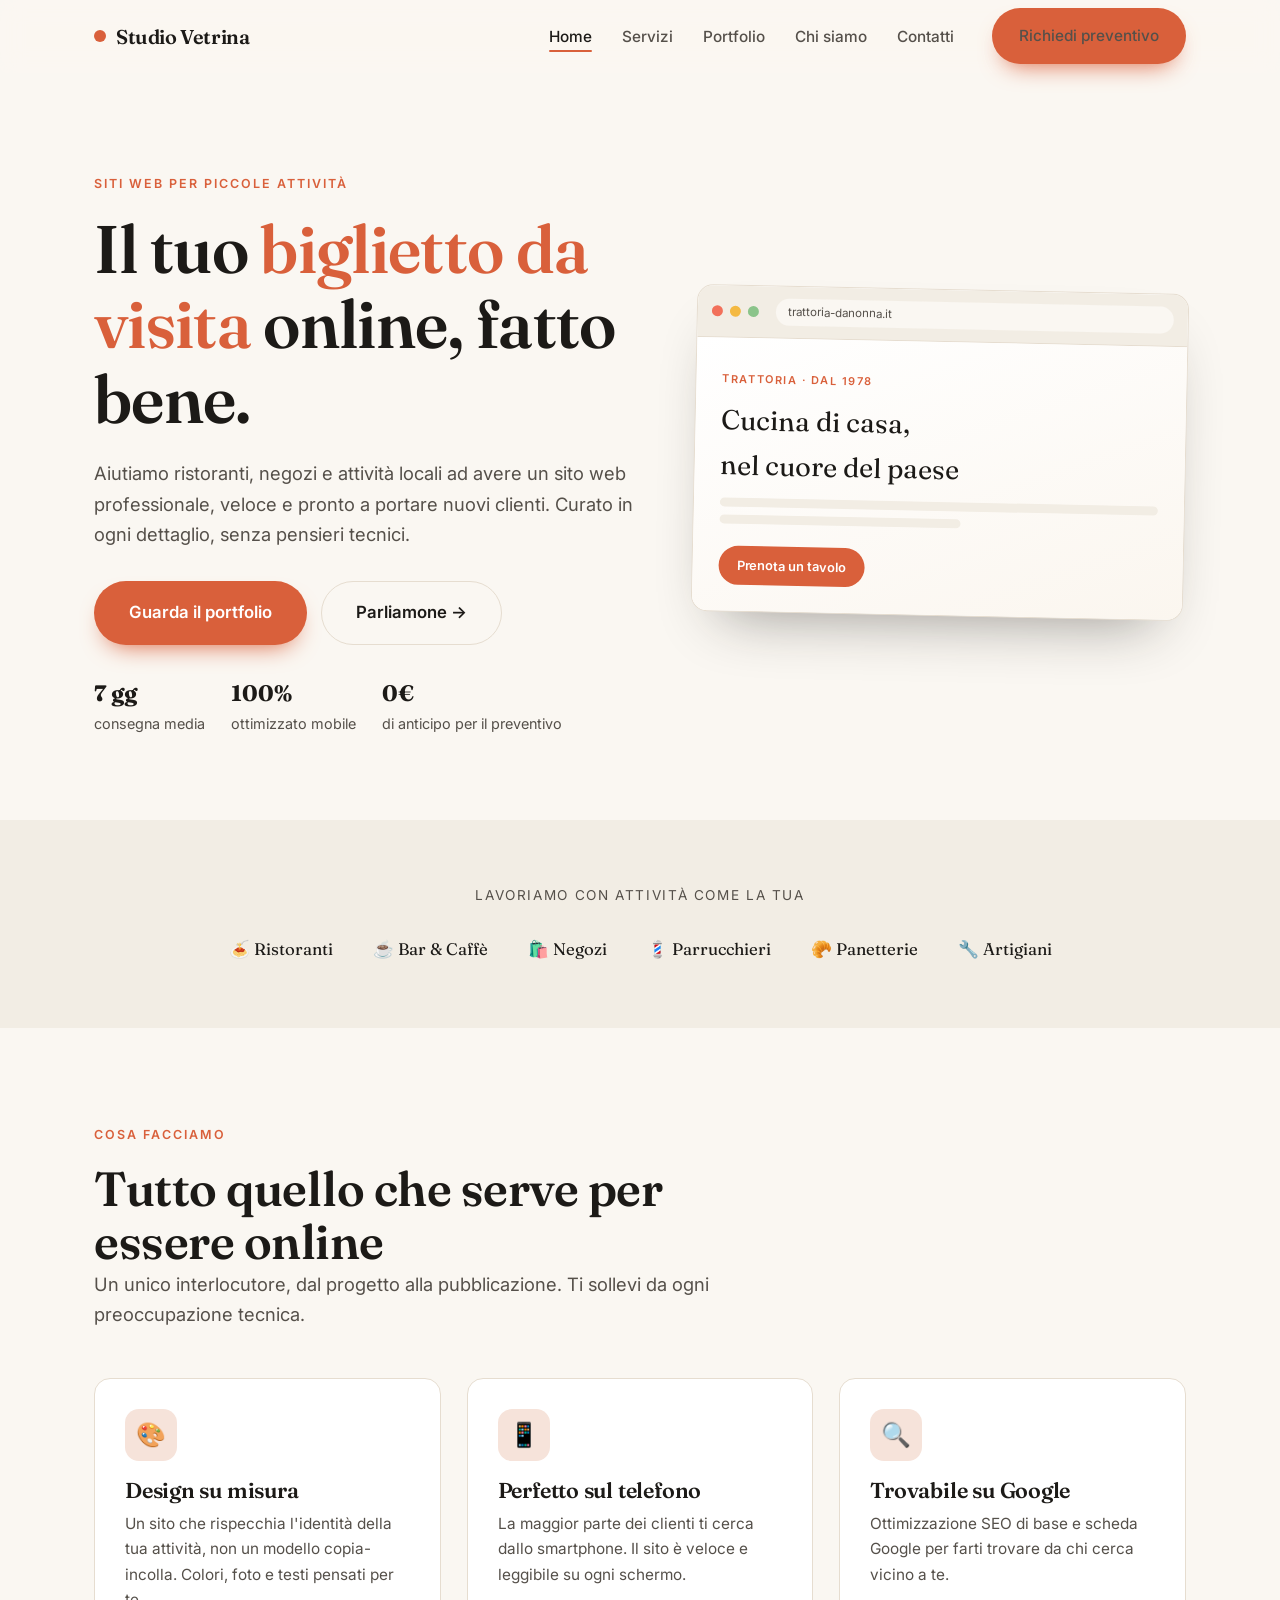
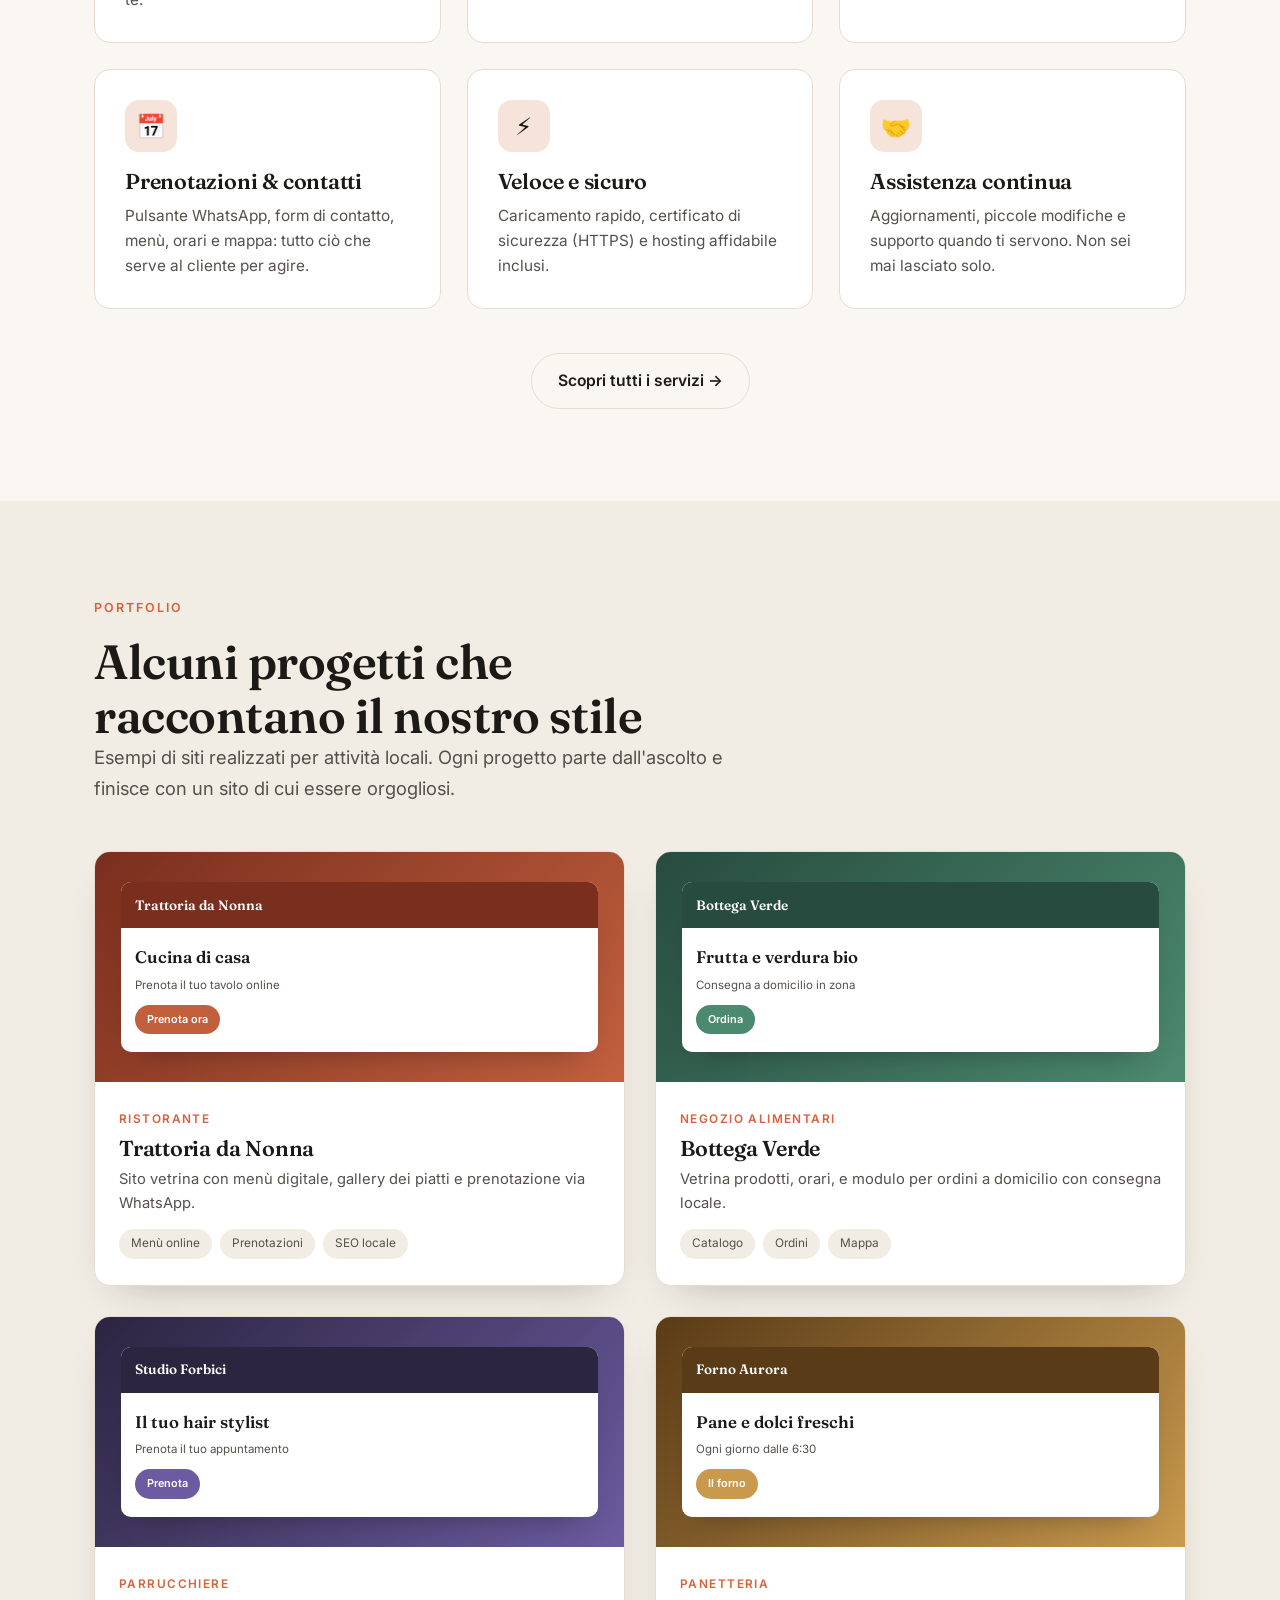
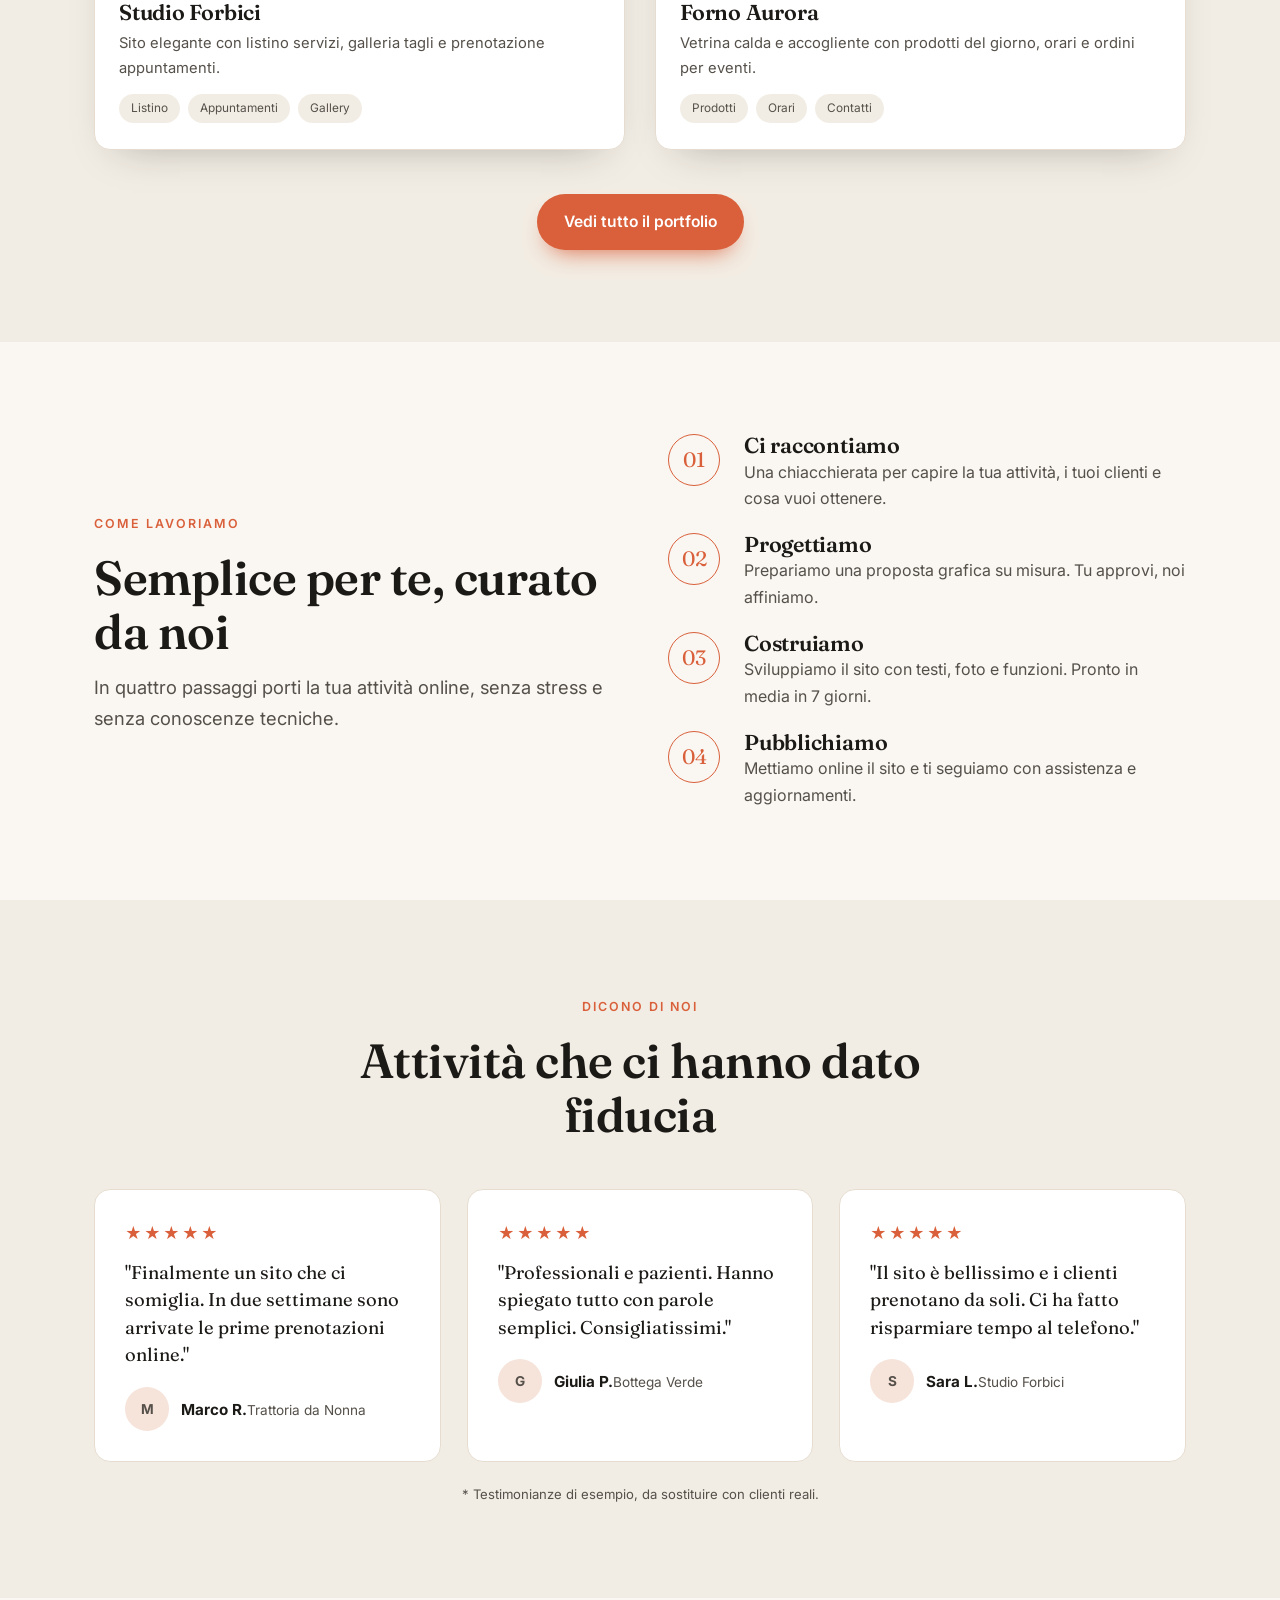
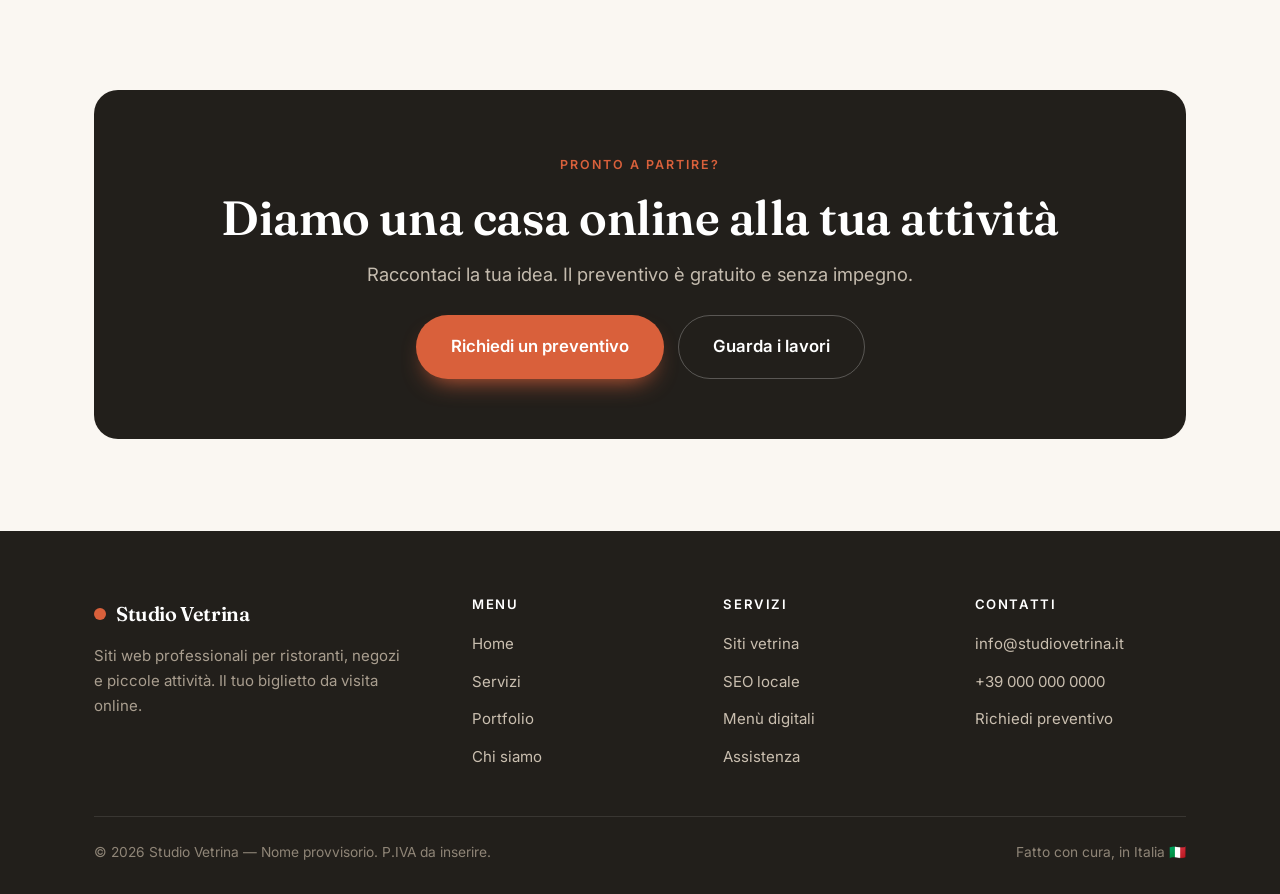
==== index.html @ a1d45039 "Primo commit" ====
<!DOCTYPE html>
<html lang="it">
<head>
<meta charset="UTF-8">
<meta name="viewport" content="width=device-width, initial-scale=1.0">
<title>Studio Vetrina — Siti web per ristoranti e piccole attività</title>
<meta name="description" content="Realizziamo siti web professionali per ristoranti, negozi e piccole attività. Il tuo biglietto da visita online, curato in ogni dettaglio.">
<link rel="preconnect" href="https://fonts.googleapis.com">
<link rel="preconnect" href="https://fonts.gstatic.com" crossorigin>
<link href="https://fonts.googleapis.com/css2?family=Fraunces:opsz,wght@9..144,500;9..144,600&family=Inter:wght@400;500;600&display=swap" rel="stylesheet">
<link rel="stylesheet" href="css/style.css">
</head>
<body>

<!-- HEADER -->
<header class="site-header">
  <div class="container">
    <nav class="nav">
      <a class="brand" href="index.html"><span class="dot"></span> Studio Vetrina</a>
      <ul class="nav-links">
        <li><a href="index.html" class="active">Home</a></li>
        <li><a href="servizi.html">Servizi</a></li>
        <li><a href="portfolio.html">Portfolio</a></li>
        <li><a href="chi-siamo.html">Chi siamo</a></li>
        <li><a href="contatti.html">Contatti</a></li>
        <li class="nav-cta"><a class="btn btn-primary" href="contatti.html">Richiedi preventivo</a></li>
      </ul>
      <button class="nav-toggle" aria-label="Menu"><span></span><span></span><span></span></button>
    </nav>
  </div>
</header>

<!-- HERO -->
<section class="hero">
  <div class="container hero-grid">
    <div class="reveal">
      <span class="eyebrow">Siti web per piccole attività</span>
      <h1>Il tuo <span>biglietto da visita</span> online, fatto bene.</h1>
      <p class="lead">Aiutiamo ristoranti, negozi e attività locali ad avere un sito web professionale, veloce e pronto a portare nuovi clienti. Curato in ogni dettaglio, senza pensieri tecnici.</p>
      <div class="hero-cta">
        <a class="btn btn-primary btn-lg" href="portfolio.html">Guarda il portfolio</a>
        <a class="btn btn-ghost btn-lg" href="contatti.html">Parliamone →</a>
      </div>
      <div class="hero-trust">
        <div><b>7 gg</b> consegna media</div>
        <div><b>100%</b> ottimizzato mobile</div>
        <div><b>0€</b> di anticipo per il preventivo</div>
      </div>
    </div>
    <div class="reveal">
      <div class="mockup">
        <div class="mockup-bar"><i></i><i></i><i></i><span class="mockup-url">trattoria-danonna.it</span></div>
        <div class="mockup-body">
          <span class="mock-tag">Trattoria · dal 1978</span>
          <div class="mock-h">Cucina di casa,<br>nel cuore del paese</div>
          <div class="mock-line"></div>
          <div class="mock-line short"></div>
          <a class="mock-btn">Prenota un tavolo</a>
        </div>
      </div>
    </div>
  </div>
</section>

<!-- LOGHI / SETTORI -->
<section class="section-sm bg-alt">
  <div class="container center reveal">
    <p style="font-size:.85rem; letter-spacing:.12em; text-transform:uppercase; color:var(--ink-soft); margin-bottom:22px;">Lavoriamo con attività come la tua</p>
    <div class="hero-trust" style="justify-content:center; gap:40px; font-family:var(--serif); font-size:1.05rem; color:var(--ink);">
      <span>🍝 Ristoranti</span>
      <span>☕ Bar &amp; Caffè</span>
      <span>🛍️ Negozi</span>
      <span>💈 Parrucchieri</span>
      <span>🥐 Panetterie</span>
      <span>🔧 Artigiani</span>
    </div>
  </div>
</section>

<!-- SERVIZI -->
<section class="section">
  <div class="container">
    <div class="sec-head reveal">
      <span class="eyebrow">Cosa facciamo</span>
      <h2>Tutto quello che serve per essere online</h2>
      <p class="lead">Un unico interlocutore, dal progetto alla pubblicazione. Ti sollevi da ogni preoccupazione tecnica.</p>
    </div>
    <div class="grid grid-3">
      <div class="card reveal"><div class="ico">🎨</div><h3>Design su misura</h3><p>Un sito che rispecchia l'identità della tua attività, non un modello copia-incolla. Colori, foto e testi pensati per te.</p></div>
      <div class="card reveal"><div class="ico">📱</div><h3>Perfetto sul telefono</h3><p>La maggior parte dei clienti ti cerca dallo smartphone. Il sito è veloce e leggibile su ogni schermo.</p></div>
      <div class="card reveal"><div class="ico">🔍</div><h3>Trovabile su Google</h3><p>Ottimizzazione SEO di base e scheda Google per farti trovare da chi cerca vicino a te.</p></div>
      <div class="card reveal"><div class="ico">📅</div><h3>Prenotazioni &amp; contatti</h3><p>Pulsante WhatsApp, form di contatto, menù, orari e mappa: tutto ciò che serve al cliente per agire.</p></div>
      <div class="card reveal"><div class="ico">⚡</div><h3>Veloce e sicuro</h3><p>Caricamento rapido, certificato di sicurezza (HTTPS) e hosting affidabile inclusi.</p></div>
      <div class="card reveal"><div class="ico">🤝</div><h3>Assistenza continua</h3><p>Aggiornamenti, piccole modifiche e supporto quando ti servono. Non sei mai lasciato solo.</p></div>
    </div>
    <div class="center" style="margin-top:44px;">
      <a class="btn btn-ghost" href="servizi.html">Scopri tutti i servizi →</a>
    </div>
  </div>
</section>

<!-- PORTFOLIO PREVIEW -->
<section class="section bg-alt">
  <div class="container">
    <div class="sec-head reveal">
      <span class="eyebrow">Portfolio</span>
      <h2>Alcuni progetti che raccontano il nostro stile</h2>
      <p class="lead">Esempi di siti realizzati per attività locali. Ogni progetto parte dall'ascolto e finisce con un sito di cui essere orgogliosi.</p>
    </div>
    <div class="folio">
      <article class="folio-item reveal">
        <div class="folio-visual" style="background:linear-gradient(135deg,#7a2e1e,#c2603e);">
          <div class="fake-site"><div class="fake-top" style="background:#7a2e1e;">Trattoria da Nonna</div>
            <div class="fake-hero"><div class="t">Cucina di casa</div><div class="s">Prenota il tuo tavolo online</div><span class="b" style="background:#c2603e;">Prenota ora</span></div></div>
        </div>
        <div class="folio-body"><span class="cat">Ristorante</span><h3>Trattoria da Nonna</h3><p>Sito vetrina con menù digitale, gallery dei piatti e prenotazione via WhatsApp.</p>
          <div class="folio-tags"><span class="tag">Menù online</span><span class="tag">Prenotazioni</span><span class="tag">SEO locale</span></div></div>
      </article>
      <article class="folio-item reveal">
        <div class="folio-visual" style="background:linear-gradient(135deg,#274b3f,#4c8a6f);">
          <div class="fake-site"><div class="fake-top" style="background:#274b3f;">Bottega Verde</div>
            <div class="fake-hero"><div class="t">Frutta e verdura bio</div><div class="s">Consegna a domicilio in zona</div><span class="b" style="background:#4c8a6f;">Ordina</span></div></div>
        </div>
        <div class="folio-body"><span class="cat">Negozio alimentari</span><h3>Bottega Verde</h3><p>Vetrina prodotti, orari, e modulo per ordini a domicilio con consegna locale.</p>
          <div class="folio-tags"><span class="tag">Catalogo</span><span class="tag">Ordini</span><span class="tag">Mappa</span></div></div>
      </article>
      <article class="folio-item reveal">
        <div class="folio-visual" style="background:linear-gradient(135deg,#2b2540,#6c5ba0);">
          <div class="fake-site"><div class="fake-top" style="background:#2b2540;">Studio Forbici</div>
            <div class="fake-hero"><div class="t">Il tuo hair stylist</div><div class="s">Prenota il tuo appuntamento</div><span class="b" style="background:#6c5ba0;">Prenota</span></div></div>
        </div>
        <div class="folio-body"><span class="cat">Parrucchiere</span><h3>Studio Forbici</h3><p>Sito elegante con listino servizi, galleria tagli e prenotazione appuntamenti.</p>
          <div class="folio-tags"><span class="tag">Listino</span><span class="tag">Appuntamenti</span><span class="tag">Gallery</span></div></div>
      </article>
      <article class="folio-item reveal">
        <div class="folio-visual" style="background:linear-gradient(135deg,#5a3b17,#c99a4e);">
          <div class="fake-site"><div class="fake-top" style="background:#5a3b17;">Forno Aurora</div>
            <div class="fake-hero"><div class="t">Pane e dolci freschi</div><div class="s">Ogni giorno dalle 6:30</div><span class="b" style="background:#c99a4e;">Il forno</span></div></div>
        </div>
        <div class="folio-body"><span class="cat">Panetteria</span><h3>Forno Aurora</h3><p>Vetrina calda e accogliente con prodotti del giorno, orari e ordini per eventi.</p>
          <div class="folio-tags"><span class="tag">Prodotti</span><span class="tag">Orari</span><span class="tag">Contatti</span></div></div>
      </article>
    </div>
    <div class="center" style="margin-top:44px;">
      <a class="btn btn-primary" href="portfolio.html">Vedi tutto il portfolio</a>
    </div>
  </div>
</section>

<!-- PROCESSO -->
<section class="section">
  <div class="container">
    <div class="grid grid-2" style="gap:56px; align-items:center;">
      <div class="reveal">
        <span class="eyebrow">Come lavoriamo</span>
        <h2>Semplice per te, curato da noi</h2>
        <p class="lead" style="margin-top:14px;">In quattro passaggi porti la tua attività online, senza stress e senza conoscenze tecniche.</p>
      </div>
      <div class="steps reveal">
        <div class="step"><div class="n"></div><div><h3>Ci raccontiamo</h3><p>Una chiacchierata per capire la tua attività, i tuoi clienti e cosa vuoi ottenere.</p></div></div>
        <div class="step"><div class="n"></div><div><h3>Progettiamo</h3><p>Prepariamo una proposta grafica su misura. Tu approvi, noi affiniamo.</p></div></div>
        <div class="step"><div class="n"></div><div><h3>Costruiamo</h3><p>Sviluppiamo il sito con testi, foto e funzioni. Pronto in media in 7 giorni.</p></div></div>
        <div class="step"><div class="n"></div><div><h3>Pubblichiamo</h3><p>Mettiamo online il sito e ti seguiamo con assistenza e aggiornamenti.</p></div></div>
      </div>
    </div>
  </div>
</section>

<!-- TESTIMONIAL -->
<section class="section bg-alt">
  <div class="container">
    <div class="sec-head center reveal"><span class="eyebrow">Dicono di noi</span><h2>Attività che ci hanno dato fiducia</h2></div>
    <div class="grid grid-3">
      <div class="quote reveal"><div class="stars">★★★★★</div><p>"Finalmente un sito che ci somiglia. In due settimane sono arrivate le prime prenotazioni online."</p><div class="who"><span class="av">M</span><div><b>Marco R.</b><span>Trattoria da Nonna</span></div></div></div>
      <div class="quote reveal"><div class="stars">★★★★★</div><p>"Professionali e pazienti. Hanno spiegato tutto con parole semplici. Consigliatissimi."</p><div class="who"><span class="av">G</span><div><b>Giulia P.</b><span>Bottega Verde</span></div></div></div>
      <div class="quote reveal"><div class="stars">★★★★★</div><p>"Il sito è bellissimo e i clienti prenotano da soli. Ci ha fatto risparmiare tempo al telefono."</p><div class="who"><span class="av">S</span><div><b>Sara L.</b><span>Studio Forbici</span></div></div></div>
    </div>
    <p class="center form-note" style="margin-top:22px;">* Testimonianze di esempio, da sostituire con clienti reali.</p>
  </div>
</section>

<!-- CTA -->
<section class="section">
  <div class="container">
    <div class="cta-band bg-dark reveal">
      <span class="eyebrow">Pronto a partire?</span>
      <h2>Diamo una casa online alla tua attività</h2>
      <p class="lead center">Raccontaci la tua idea. Il preventivo è gratuito e senza impegno.</p>
      <div class="hero-cta">
        <a class="btn btn-primary btn-lg" href="contatti.html">Richiedi un preventivo</a>
        <a class="btn btn-ghost btn-lg" href="portfolio.html">Guarda i lavori</a>
      </div>
    </div>
  </div>
</section>

<!-- FOOTER -->
<footer class="site-footer">
  <div class="container">
    <div class="foot-grid">
      <div>
        <div class="brand"><span class="dot"></span> Studio Vetrina</div>
        <p>Siti web professionali per ristoranti, negozi e piccole attività. Il tuo biglietto da visita online.</p>
      </div>
      <div><h4>Menu</h4><ul><li><a href="index.html">Home</a></li><li><a href="servizi.html">Servizi</a></li><li><a href="portfolio.html">Portfolio</a></li><li><a href="chi-siamo.html">Chi siamo</a></li></ul></div>
      <div><h4>Servizi</h4><ul><li><a href="servizi.html">Siti vetrina</a></li><li><a href="servizi.html">SEO locale</a></li><li><a href="servizi.html">Menù digitali</a></li><li><a href="servizi.html">Assistenza</a></li></ul></div>
      <div><h4>Contatti</h4><ul><li><a href="mailto:info@studiovetrina.it">info@studiovetrina.it</a></li><li><a href="tel:+390000000000">+39 000 000 0000</a></li><li><a href="contatti.html">Richiedi preventivo</a></li></ul></div>
    </div>
    <div class="foot-bottom">
      <span>© 2026 Studio Vetrina — Nome provvisorio. P.IVA da inserire.</span>
      <span>Fatto con cura, in Italia 🇮🇹</span>
    </div>
  </div>
</footer>

<script src="js/main.js"></script>
</body>
</html>
---- css/style.css ----
/* ============================================================
   STUDIO VETRINA — Foglio di stile globale
   Nome "Studio Vetrina" = PROVVISORIO. Cerca e sostituisci
   "Studio Vetrina" con il nome definitivo quando lo scegliete.
   ============================================================ */

:root {
  /* Palette: minimal caldo */
  --ink:        #1c1a17;   /* testo principale */
  --ink-soft:   #55504a;   /* testo secondario */
  --paper:      #faf7f2;   /* sfondo chiaro */
  --paper-2:    #f2ede4;   /* sfondo sezioni alternate */
  --card:       #ffffff;
  --line:       #e6ddd0;   /* bordi */
  --accent:     #d9603b;   /* terracotta caldo */
  --accent-dk:  #b74a29;
  --accent-soft:#f6e3da;
  --dark:       #221f1b;   /* sezioni scure */

  --radius: 16px;
  --radius-sm: 10px;
  --shadow: 0 18px 40px -24px rgba(28,26,23,.35);
  --shadow-lg: 0 30px 60px -30px rgba(28,26,23,.45);
  --maxw: 1140px;
  --font: "Inter", system-ui, -apple-system, "Segoe UI", Roboto, sans-serif;
  --serif: "Fraunces", Georgia, "Times New Roman", serif;
}

* { box-sizing: border-box; margin: 0; padding: 0; }

html { scroll-behavior: smooth; }

body {
  font-family: var(--font);
  color: var(--ink);
  background: var(--paper);
  line-height: 1.65;
  -webkit-font-smoothing: antialiased;
  overflow-x: hidden;
}

h1, h2, h3, h4 { font-family: var(--serif); font-weight: 600; line-height: 1.12; letter-spacing: -.01em; }
h1 { font-size: clamp(2.4rem, 6vw, 4.2rem); }
h2 { font-size: clamp(1.9rem, 4vw, 3rem); }
h3 { font-size: 1.35rem; }
p  { color: var(--ink-soft); }
a  { color: inherit; text-decoration: none; }
img { max-width: 100%; display: block; }

.container { width: 100%; max-width: var(--maxw); margin: 0 auto; padding: 0 24px; }
.section { padding: 92px 0; }
.section-sm { padding: 64px 0; }
.bg-alt { background: var(--paper-2); }
.bg-dark { background: var(--dark); color: #f4efe8; }
.bg-dark p { color: #c4bbae; }
.bg-dark h1, .bg-dark h2, .bg-dark h3 { color: #fff; }

.eyebrow {
  display: inline-block; font-family: var(--font); font-weight: 600;
  font-size: .78rem; letter-spacing: .16em; text-transform: uppercase;
  color: var(--accent); margin-bottom: 16px;
}
.lead { font-size: 1.15rem; max-width: 62ch; }
.center { text-align: center; margin-left: auto; margin-right: auto; }

/* Buttons */
.btn {
  display: inline-flex; align-items: center; gap: 10px;
  font-weight: 600; font-size: .98rem;
  padding: 14px 26px; border-radius: 100px; border: 1.5px solid transparent;
  cursor: pointer; transition: transform .18s ease, box-shadow .2s ease, background .2s ease;
}
.btn:hover { transform: translateY(-2px); }
.btn-primary { background: var(--accent); color: #fff; box-shadow: 0 12px 24px -12px var(--accent); }
.btn-primary:hover { background: var(--accent-dk); }
.btn-ghost { border-color: var(--line); color: var(--ink); background: transparent; }
.btn-ghost:hover { border-color: var(--ink); }
.bg-dark .btn-ghost { border-color: rgba(255,255,255,.25); color: #fff; }
.btn-lg { padding: 17px 34px; font-size: 1.05rem; }

/* ---------- Header / Nav ---------- */
.site-header {
  position: sticky; top: 0; z-index: 100;
  background: rgba(250,247,242,.82);
  backdrop-filter: saturate(160%) blur(12px);
  border-bottom: 1px solid transparent;
  transition: border-color .2s ease, box-shadow .2s ease;
}
.site-header.scrolled { border-color: var(--line); box-shadow: 0 6px 24px -18px rgba(0,0,0,.3); }
.nav { display: flex; align-items: center; justify-content: space-between; height: 72px; }
.brand { display: flex; align-items: center; gap: 10px; font-family: var(--serif); font-weight: 600; font-size: 1.25rem; letter-spacing: -.02em; }
.brand .dot { width: 12px; height: 12px; border-radius: 50%; background: var(--accent); display: inline-block; }
.nav-links { display: flex; align-items: center; gap: 30px; list-style: none; }
.nav-links a { font-size: .96rem; font-weight: 500; color: var(--ink-soft); position: relative; transition: color .18s; }
.nav-links a:hover, .nav-links a.active { color: var(--ink); }
.nav-links a.active::after {
  content: ""; position: absolute; left: 0; bottom: -6px; width: 100%; height: 2px; background: var(--accent); border-radius: 2px;
}
.nav-cta { margin-left: 8px; }
.nav-toggle { display: none; background: none; border: 0; cursor: pointer; padding: 8px; }
.nav-toggle span { display: block; width: 24px; height: 2px; background: var(--ink); margin: 5px 0; transition: .25s; border-radius: 2px; }

/* ---------- Hero ---------- */
.hero { padding: 96px 0 84px; position: relative; }
.hero-grid { display: grid; grid-template-columns: 1.05fr .95fr; gap: 56px; align-items: center; }
.hero h1 span { color: var(--accent); }
.hero .lead { margin: 22px 0 32px; }
.hero-cta { display: flex; gap: 14px; flex-wrap: wrap; }
.hero-trust { margin-top: 30px; display: flex; gap: 26px; flex-wrap: wrap; color: var(--ink-soft); font-size: .9rem; }
.hero-trust b { color: var(--ink); font-family: var(--serif); font-size: 1.4rem; display: block; }

/* mockup browser in hero */
.mockup {
  background: var(--card); border-radius: var(--radius); border: 1px solid var(--line);
  box-shadow: var(--shadow-lg); overflow: hidden; transform: rotate(1.2deg);
  transition: transform .4s ease;
}
.mockup:hover { transform: rotate(0deg) translateY(-4px); }
.mockup-bar { display: flex; align-items: center; gap: 7px; padding: 12px 14px; background: var(--paper-2); border-bottom: 1px solid var(--line); }
.mockup-bar i { width: 11px; height: 11px; border-radius: 50%; background: #d9d1c4; }
.mockup-bar i:nth-child(1){ background:#f2705a; } .mockup-bar i:nth-child(2){ background:#f4b942; } .mockup-bar i:nth-child(3){ background:#8bc48a; }
.mockup-url { margin-left: 10px; font-size: .72rem; color: var(--ink-soft); background: var(--paper); padding: 4px 12px; border-radius: 100px; flex: 1; }
.mockup-body { padding: 26px; background: linear-gradient(160deg, #fff, #fbf6ef); }
.mock-tag { font-size: .68rem; letter-spacing:.14em; text-transform: uppercase; color: var(--accent); font-weight: 600; }
.mock-h { font-family: var(--serif); font-size: 1.7rem; margin: 8px 0 10px; }
.mock-line { height: 9px; background: var(--paper-2); border-radius: 6px; margin: 8px 0; }
.mock-line.short { width: 55%; }
.mock-btn { display:inline-block; margin-top: 14px; background: var(--accent); color:#fff; font-size:.8rem; font-weight:600; padding: 9px 18px; border-radius: 100px; }

/* ---------- Grids / Cards ---------- */
.grid { display: grid; gap: 26px; }
.grid-3 { grid-template-columns: repeat(3, 1fr); }
.grid-2 { grid-template-columns: repeat(2, 1fr); }
.grid-4 { grid-template-columns: repeat(4, 1fr); }

.card {
  background: var(--card); border: 1px solid var(--line); border-radius: var(--radius);
  padding: 30px; transition: transform .22s ease, box-shadow .22s ease, border-color .22s;
}
.card:hover { transform: translateY(-5px); box-shadow: var(--shadow); border-color: #d8cbb8; }
.card .ico {
  width: 52px; height: 52px; border-radius: 14px; background: var(--accent-soft);
  display: grid; place-items: center; font-size: 1.5rem; margin-bottom: 18px;
}
.card h3 { margin-bottom: 8px; }
.card p { font-size: .96rem; }

/* section header */
.sec-head { max-width: 640px; margin-bottom: 48px; }
.sec-head.center { margin-left:auto; margin-right:auto; }

/* ---------- Portfolio ---------- */
.folio { display: grid; grid-template-columns: repeat(2, 1fr); gap: 30px; }
.folio-item {
  border-radius: var(--radius); overflow: hidden; border: 1px solid var(--line);
  background: var(--card); box-shadow: var(--shadow); transition: transform .25s ease;
}
.folio-item:hover { transform: translateY(-6px); }
.folio-visual { height: 230px; position: relative; overflow: hidden; display: grid; place-items: center; padding: 26px; }
.folio-visual .fake-site { width: 100%; background: #fff; border-radius: 10px; box-shadow: 0 16px 30px -18px rgba(0,0,0,.35); overflow: hidden; }
.folio-visual .fake-top { height: 46px; display:flex; align-items:center; justify-content:space-between; padding: 0 14px; color:#fff; font-family: var(--serif); font-weight:600; font-size:.85rem; }
.folio-visual .fake-hero { padding: 16px 14px 18px; }
.folio-visual .fake-hero .t { font-family: var(--serif); font-weight:600; font-size: 1.05rem; color: var(--ink); }
.folio-visual .fake-hero .s { font-size:.72rem; color: var(--ink-soft); margin-top:4px; }
.folio-visual .fake-hero .b { display:inline-block; margin-top:10px; font-size:.68rem; font-weight:600; color:#fff; padding:6px 12px; border-radius:100px; }
.folio-body { padding: 22px 24px 26px; }
.folio-body .cat { font-size:.74rem; letter-spacing:.12em; text-transform:uppercase; color: var(--accent); font-weight:600; }
.folio-body h3 { margin: 6px 0 6px; }
.folio-body p { font-size: .92rem; }
.folio-tags { margin-top: 14px; display: flex; gap: 8px; flex-wrap: wrap; }
.tag { font-size: .74rem; color: var(--ink-soft); background: var(--paper-2); padding: 5px 12px; border-radius: 100px; }

/* ---------- Steps ---------- */
.steps { counter-reset: step; display: grid; gap: 22px; }
.step { display: grid; grid-template-columns: 56px 1fr; gap: 20px; align-items: start; }
.step .n { counter-increment: step; width: 52px; height: 52px; border-radius: 50%; border: 1.5px solid var(--accent); color: var(--accent); font-family: var(--serif); font-size: 1.3rem; display: grid; place-items: center; }
.step .n::before { content: counter(step, decimal-leading-zero); }

/* ---------- Pricing ---------- */
.price-grid { display: grid; grid-template-columns: repeat(3,1fr); gap: 26px; align-items: stretch; }
.price { background: var(--card); border:1px solid var(--line); border-radius: var(--radius); padding: 34px 30px; display:flex; flex-direction:column; }
.price.featured { border-color: var(--accent); box-shadow: var(--shadow-lg); position: relative; }
.price.featured .badge { position:absolute; top:-13px; left:50%; transform:translateX(-50%); background: var(--accent); color:#fff; font-size:.72rem; font-weight:600; letter-spacing:.08em; text-transform:uppercase; padding:6px 16px; border-radius:100px; }
.price .name { font-family: var(--serif); font-size: 1.4rem; }
.price .amount { font-family: var(--serif); font-size: 2.6rem; margin: 12px 0 4px; }
.price .amount small { font-size:.9rem; color: var(--ink-soft); font-family: var(--font); font-weight: 500; }
.price .note { font-size:.85rem; margin-bottom: 22px; }
.price ul { list-style:none; display:grid; gap:12px; margin-bottom: 28px; }
.price li { font-size:.94rem; color: var(--ink); padding-left: 28px; position: relative; }
.price li::before { content:"✓"; position:absolute; left:0; color: var(--accent); font-weight:700; }
.price .btn { margin-top: auto; justify-content: center; }

/* ---------- Testimonials ---------- */
.quote { background: var(--card); border:1px solid var(--line); border-radius: var(--radius); padding: 30px; }
.quote p { font-family: var(--serif); font-size: 1.15rem; color: var(--ink); line-height:1.5; }
.quote .who { margin-top: 18px; display:flex; align-items:center; gap: 12px; }
.quote .av { width: 44px; height: 44px; border-radius: 50%; background: var(--accent-soft); color: var(--accent); display:grid; place-items:center; font-weight:700; }
.quote .who b { font-family: var(--font); font-size:.95rem; }
.quote .who span { font-size:.85rem; color: var(--ink-soft); }
.stars { color: var(--accent); margin-bottom: 12px; letter-spacing: 2px; }

/* ---------- CTA band ---------- */
.cta-band { border-radius: 24px; padding: 60px; text-align: center; }
.cta-band h2 { margin-bottom: 14px; }
.cta-band .hero-cta { justify-content: center; margin-top: 26px; }

/* ---------- Contact ---------- */
.contact-grid { display:grid; grid-template-columns: 1fr 1fr; gap: 48px; }
.field { margin-bottom: 18px; }
.field label { display:block; font-size:.88rem; font-weight:600; margin-bottom:7px; }
.field input, .field textarea, .field select {
  width:100%; padding: 13px 15px; border:1.5px solid var(--line); border-radius: var(--radius-sm);
  font-family: var(--font); font-size:.96rem; background: var(--card); color: var(--ink); transition: border-color .18s;
}
.field input:focus, .field textarea:focus, .field select:focus { outline:none; border-color: var(--accent); }
.field textarea { resize: vertical; min-height: 130px; }
.contact-info .row { display:flex; gap:14px; align-items:flex-start; padding: 16px 0; border-bottom: 1px solid var(--line); }
.contact-info .row .ic { width:44px; height:44px; border-radius:12px; background: var(--accent-soft); display:grid; place-items:center; font-size:1.2rem; flex:none; }
.contact-info .row b { display:block; }
.contact-info .row span { color: var(--ink-soft); font-size:.94rem; }
.form-note { font-size:.82rem; color: var(--ink-soft); margin-top: 10px; }

/* ---------- FAQ ---------- */
.faq { border-top: 1px solid var(--line); }
.faq details { border-bottom: 1px solid var(--line); padding: 6px 0; }
.faq summary { cursor: pointer; list-style: none; padding: 18px 0; font-family: var(--serif); font-size: 1.15rem; display:flex; justify-content: space-between; align-items:center; }
.faq summary::-webkit-details-marker { display:none; }
.faq summary::after { content:"+"; color: var(--accent); font-size: 1.5rem; transition: transform .2s; }
.faq details[open] summary::after { transform: rotate(45deg); }
.faq details p { padding: 0 0 18px; font-size: .98rem; }

/* ---------- Footer ---------- */
.site-footer { background: var(--dark); color: #cabfb0; padding: 66px 0 30px; }
.site-footer h4 { color:#fff; font-family: var(--font); font-size: .82rem; letter-spacing:.12em; text-transform: uppercase; margin-bottom: 18px; }
.foot-grid { display:grid; grid-template-columns: 1.6fr 1fr 1fr 1fr; gap: 40px; }
.site-footer .brand { color:#fff; margin-bottom: 14px; }
.site-footer p { color:#a99e8f; font-size:.94rem; max-width: 34ch; }
.foot-grid ul { list-style:none; display:grid; gap:11px; }
.foot-grid a { color:#cabfb0; font-size:.94rem; transition: color .18s; }
.foot-grid a:hover { color:#fff; }
.foot-bottom { margin-top: 46px; padding-top: 24px; border-top: 1px solid rgba(255,255,255,.1); display:flex; justify-content: space-between; flex-wrap: wrap; gap: 12px; font-size:.86rem; color:#8f8577; }

/* ---------- Page hero (interne) ---------- */
.page-hero { padding: 72px 0 40px; }
.page-hero .eyebrow { margin-bottom: 12px; }
.page-hero p { max-width: 60ch; margin-top: 14px; }

/* ---------- Animations ---------- */
.reveal { opacity: 0; transform: translateY(24px); transition: opacity .7s ease, transform .7s ease; }
.reveal.in { opacity: 1; transform: none; }

/* ---------- Responsive ---------- */
@media (max-width: 900px) {
  .hero-grid, .contact-grid { grid-template-columns: 1fr; gap: 40px; }
  .grid-3, .grid-4, .price-grid, .folio { grid-template-columns: 1fr; }
  .grid-2 { grid-template-columns: 1fr; }
  .foot-grid { grid-template-columns: 1fr 1fr; }
  .section { padding: 68px 0; }
  .cta-band { padding: 44px 24px; }

  .nav-toggle { display: block; }
  .nav-links {
    position: absolute; top: 72px; left: 0; right: 0;
    background: var(--paper); flex-direction: column; align-items: flex-start;
    gap: 4px; padding: 18px 24px 26px; border-bottom: 1px solid var(--line);
    box-shadow: var(--shadow); transform: translateY(-8px); opacity: 0; pointer-events: none;
    transition: opacity .2s, transform .2s;
  }
  .nav-links a { padding: 10px 0; width: 100%; }
  .nav.open .nav-links { opacity: 1; transform: none; pointer-events: auto; }
  .nav.open .nav-toggle span:nth-child(1){ transform: translateY(7px) rotate(45deg); }
  .nav.open .nav-toggle span:nth-child(2){ opacity: 0; }
  .nav.open .nav-toggle span:nth-child(3){ transform: translateY(-7px) rotate(-45deg); }
}
@media (max-width: 560px) {
  .foot-grid { grid-template-columns: 1fr; }
  .hero-trust { gap: 18px; }
}
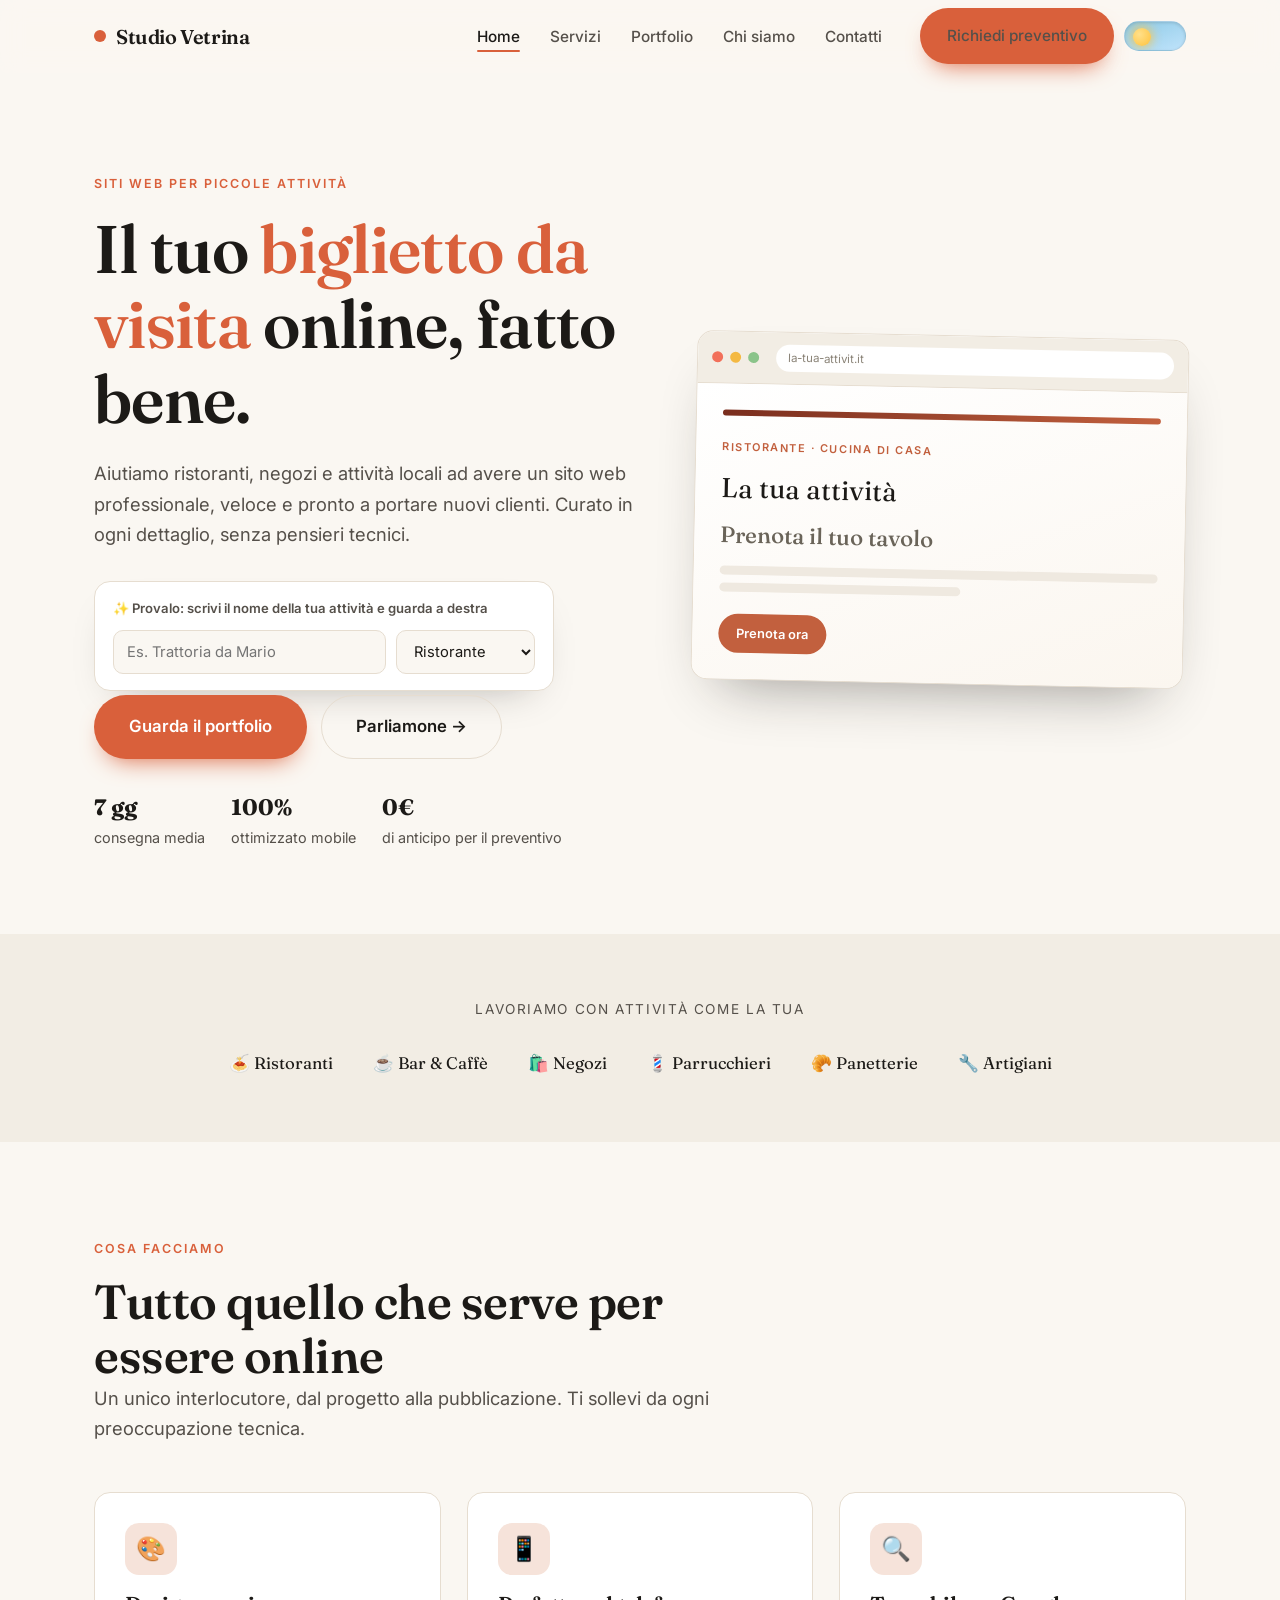
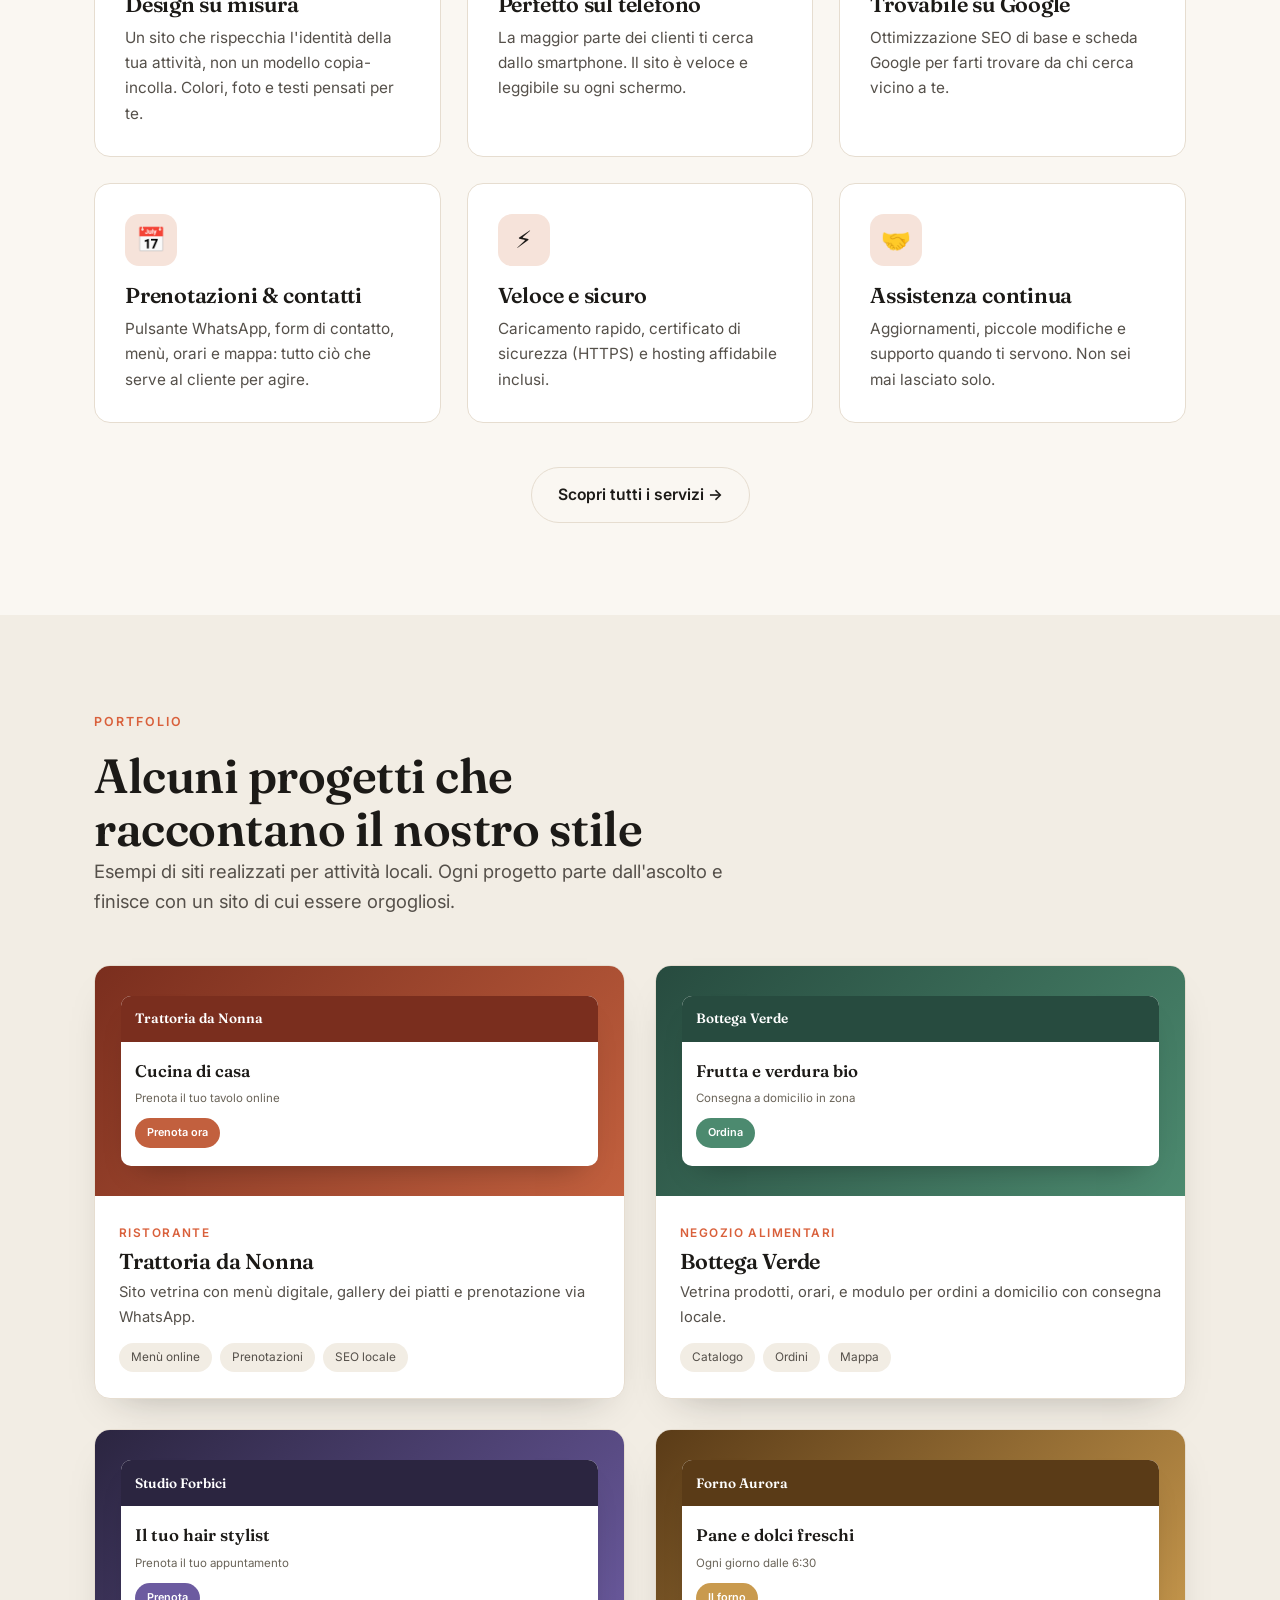
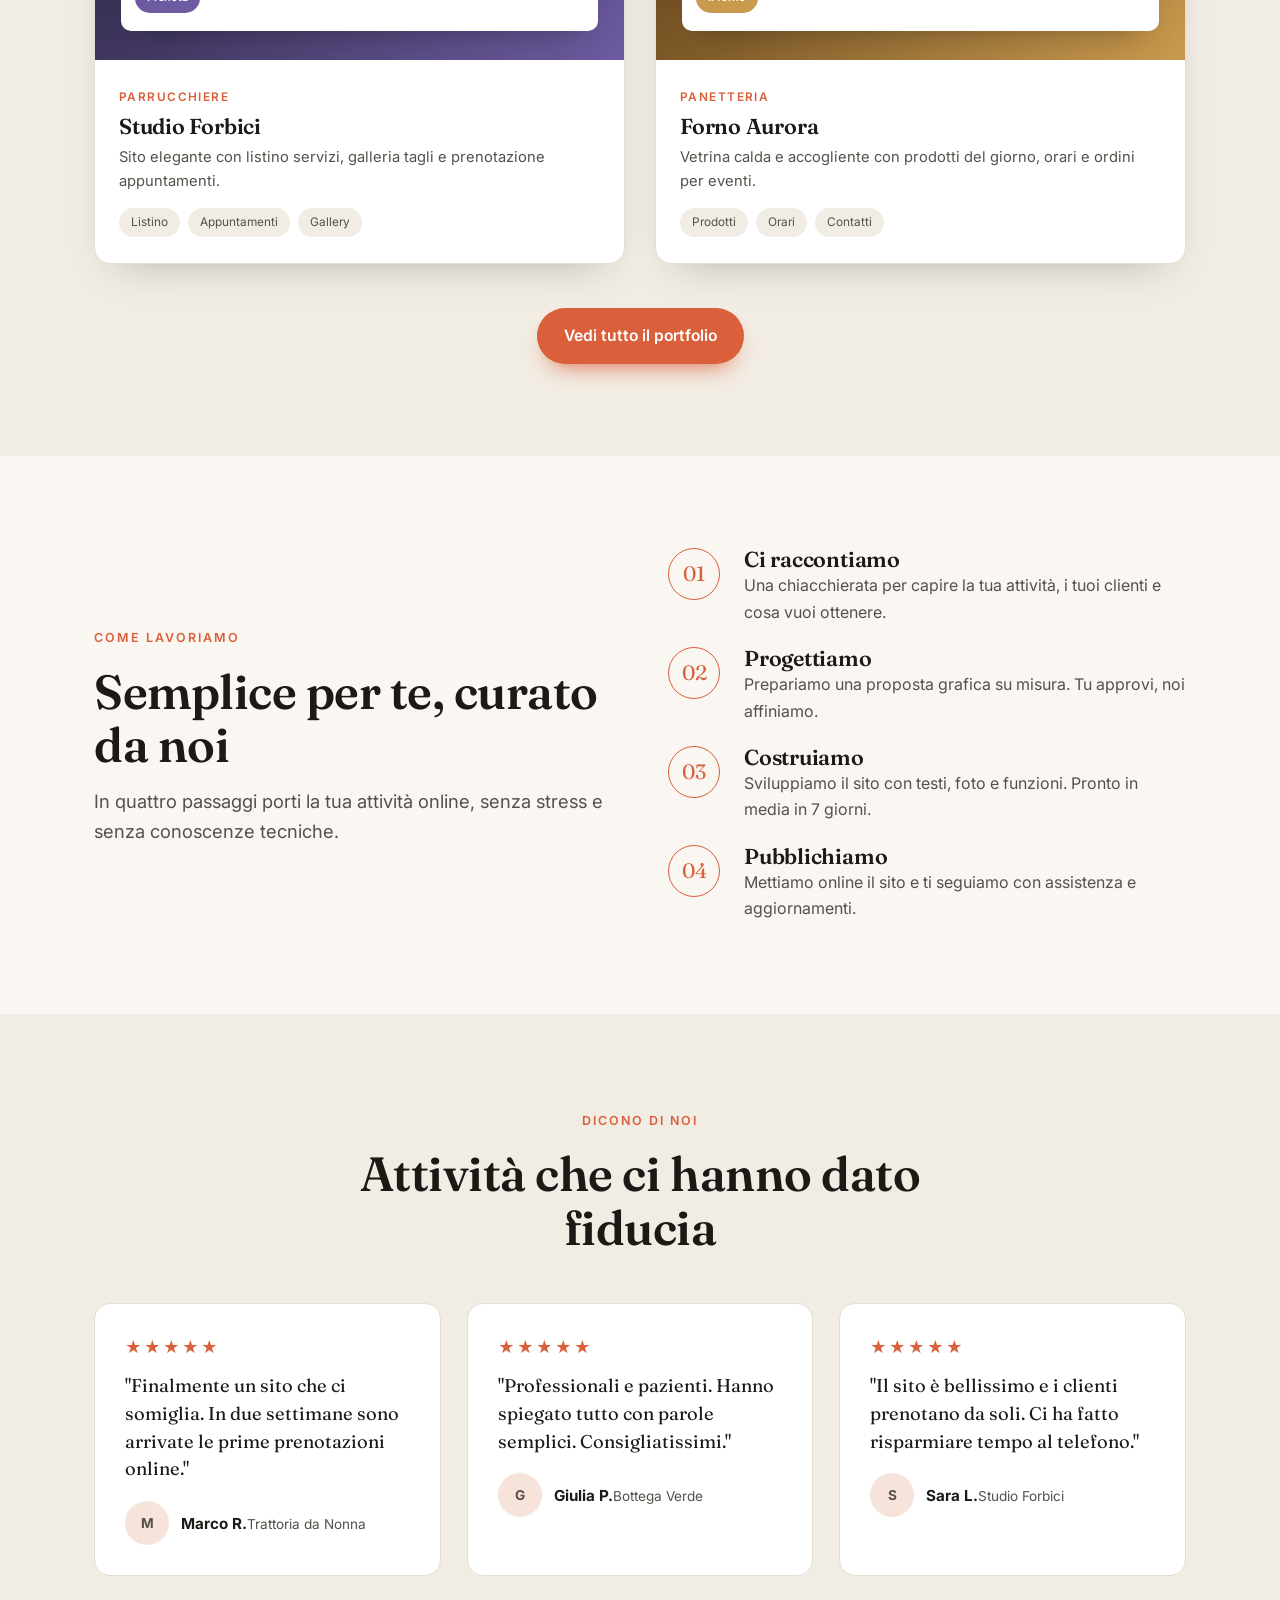
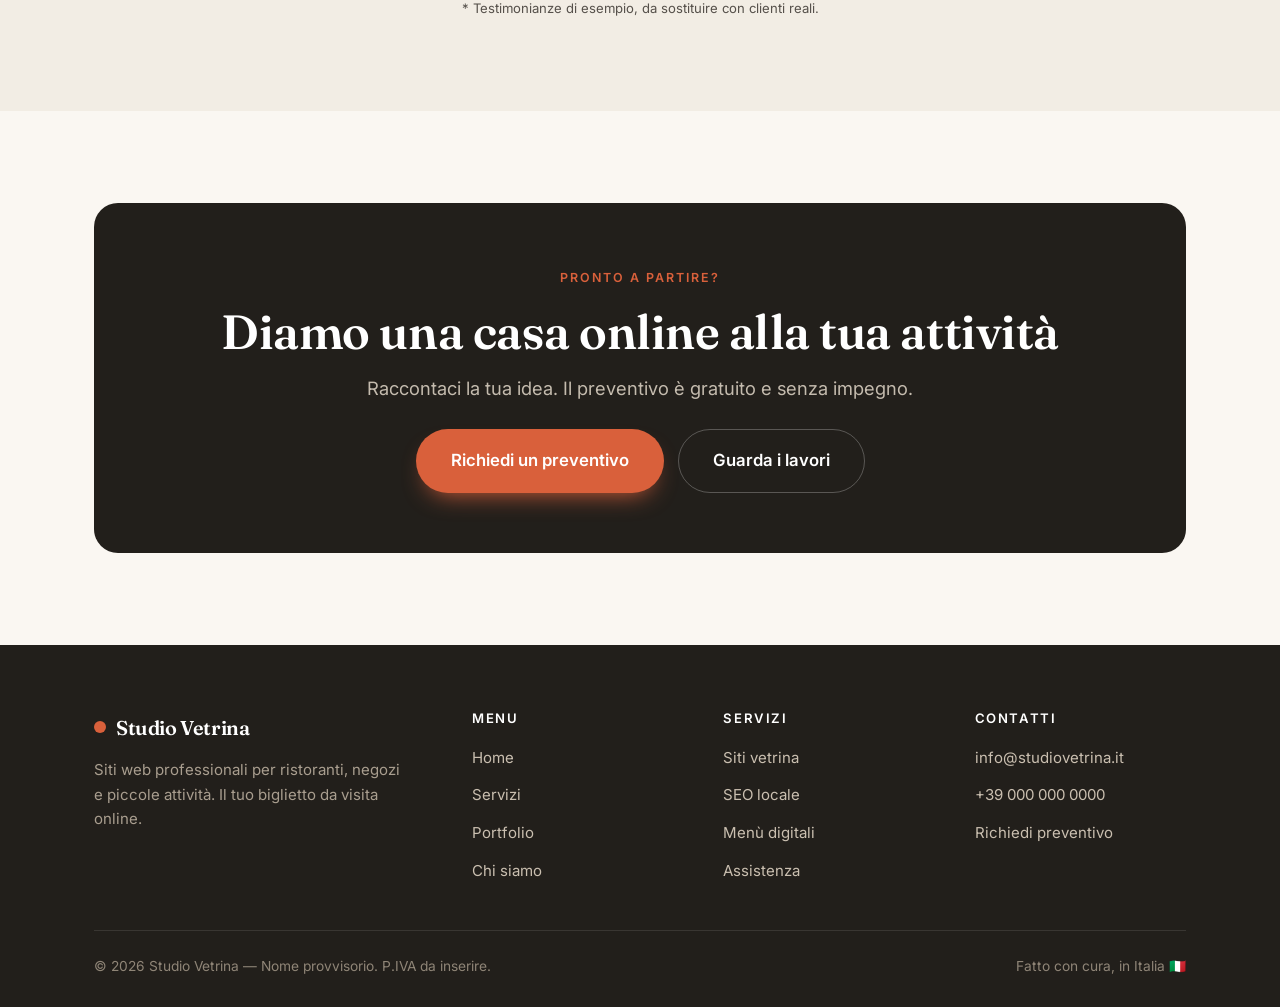
==== commit 5f64f6b0: "Chip dark/light, revisione menu web" ====
--- a/index.html
+++ b/index.html
@@ -25,6 +25,7 @@
         <li><a href="contatti.html">Contatti</a></li>
         <li class="nav-cta"><a class="btn btn-primary" href="contatti.html">Richiedi preventivo</a></li>
       </ul>
+      <button class="theme-switch" id="theme-toggle" role="switch" aria-checked="false" aria-label="Cambia tema chiaro/scuro"><span class="ts-stars"></span><span class="ts-sun"></span><span class="ts-moon"></span></button>
       <button class="nav-toggle" aria-label="Menu"><span></span><span></span><span></span></button>
     </nav>
   </div>
@@ -32,11 +33,26 @@
 
 <!-- HERO -->
 <section class="hero">
+  <div class="hero-glow"></div>
   <div class="container hero-grid">
     <div class="reveal">
       <span class="eyebrow">Siti web per piccole attività</span>
       <h1>Il tuo <span>biglietto da visita</span> online, fatto bene.</h1>
       <p class="lead">Aiutiamo ristoranti, negozi e attività locali ad avere un sito web professionale, veloce e pronto a portare nuovi clienti. Curato in ogni dettaglio, senza pensieri tecnici.</p>
+      <div class="preview-tool reveal">
+        <label>✨ Provalo: scrivi il nome della tua attività e guarda a destra</label>
+        <div class="preview-inputs">
+          <input id="biz-name" type="text" placeholder="Es. Trattoria da Mario" maxlength="28" autocomplete="off">
+          <select id="biz-type" aria-label="Tipo di attività">
+            <option value="ristorante">Ristorante</option>
+            <option value="bar">Bar / Caffè</option>
+            <option value="negozio">Negozio</option>
+            <option value="parrucchiere">Parrucchiere</option>
+            <option value="panetteria">Panetteria</option>
+            <option value="artigiano">Artigiano</option>
+          </select>
+        </div>
+      </div>
       <div class="hero-cta">
         <a class="btn btn-primary btn-lg" href="portfolio.html">Guarda il portfolio</a>
         <a class="btn btn-ghost btn-lg" href="contatti.html">Parliamone →</a>
@@ -49,13 +65,14 @@
     </div>
     <div class="reveal">
       <div class="mockup">
-        <div class="mockup-bar"><i></i><i></i><i></i><span class="mockup-url">trattoria-danonna.it</span></div>
+        <div class="mockup-bar"><i></i><i></i><i></i><span class="mockup-url" id="mock-url">la-tua-attivita.it</span></div>
         <div class="mockup-body">
-          <span class="mock-tag">Trattoria · dal 1978</span>
-          <div class="mock-h">Cucina di casa,<br>nel cuore del paese</div>
+          <div class="mock-strip" id="mock-strip"></div>
+          <span class="mock-tag" id="mock-tag">Ristorante · Cucina di casa</span>
+          <div class="mock-h" id="mock-h">La tua attività</div>
           <div class="mock-line"></div>
           <div class="mock-line short"></div>
-          <a class="mock-btn">Prenota un tavolo</a>
+          <a class="mock-btn" id="mock-btn">Prenota ora</a>
         </div>
       </div>
     </div>
--- a/css/style.css
+++ b/css/style.css
@@ -24,7 +24,24 @@
   --maxw: 1140px;
   --font: "Inter", system-ui, -apple-system, "Segoe UI", Roboto, sans-serif;
   --serif: "Fraunces", Georgia, "Times New Roman", serif;
-}
+  --header-bg: rgba(250,247,242,.82);
+}
+
+/* ---------- Tema scuro ---------- */
+html.dark {
+  --ink:        #f0eae1;
+  --ink-soft:   #a89e91;
+  --paper:      #16140f;
+  --paper-2:    #201d16;
+  --card:       #211d16;
+  --line:       #37312a;
+  --accent:     #e5764d;
+  --accent-dk:  #c95e37;
+  --accent-soft:rgba(229,118,77,.16);
+  --dark:       #0f0d0a;
+  --header-bg:  rgba(22,20,15,.82);
+}
+body { transition: background .3s ease, color .3s ease; }
 
 * { box-sizing: border-box; margin: 0; padding: 0; }
 
@@ -81,14 +98,14 @@
 /* ---------- Header / Nav ---------- */
 .site-header {
   position: sticky; top: 0; z-index: 100;
-  background: rgba(250,247,242,.82);
+  background: var(--header-bg);
   backdrop-filter: saturate(160%) blur(12px);
   border-bottom: 1px solid transparent;
   transition: border-color .2s ease, box-shadow .2s ease;
 }
 .site-header.scrolled { border-color: var(--line); box-shadow: 0 6px 24px -18px rgba(0,0,0,.3); }
-.nav { display: flex; align-items: center; justify-content: space-between; height: 72px; }
-.brand { display: flex; align-items: center; gap: 10px; font-family: var(--serif); font-weight: 600; font-size: 1.25rem; letter-spacing: -.02em; }
+.nav { display: flex; align-items: center; gap: 10px; height: 72px; }
+.brand { display: flex; align-items: center; gap: 10px; margin-right: auto; font-family: var(--serif); font-weight: 600; font-size: 1.25rem; letter-spacing: -.02em; }
 .brand .dot { width: 12px; height: 12px; border-radius: 50%; background: var(--accent); display: inline-block; }
 .nav-links { display: flex; align-items: center; gap: 30px; list-style: none; }
 .nav-links a { font-size: .96rem; font-weight: 500; color: var(--ink-soft); position: relative; transition: color .18s; }
@@ -267,6 +284,12 @@
     transition: opacity .2s, transform .2s;
   }
   .nav-links a { padding: 10px 0; width: 100%; }
+  /* Nel menu mobile la voce attiva è evidenziata col colore, non con la linea */
+  .nav-links a.active::after { display: none; }
+  .nav-links a.active { color: var(--accent); font-weight: 600; }
+  /* Pulsante CTA: largo e testo centrato */
+  .nav-links .nav-cta { width: 100%; margin-top: 10px; }
+  .nav-links .nav-cta .btn { width: 100%; justify-content: center; padding: 14px 22px; }
   .nav.open .nav-links { opacity: 1; transform: none; pointer-events: auto; }
   .nav.open .nav-toggle span:nth-child(1){ transform: translateY(7px) rotate(45deg); }
   .nav.open .nav-toggle span:nth-child(2){ opacity: 0; }
@@ -276,3 +299,96 @@
   .foot-grid { grid-template-columns: 1fr; }
   .hero-trust { gap: 18px; }
 }
+
+/* ============================================================
+   Aggiunte: tema scuro, anteprima live, glow cursore
+   ============================================================ */
+
+/* Switch tema giorno/notte con sole che tramonta e luna che sorge */
+.theme-switch {
+  flex: none; position: relative; width: 62px; height: 30px; padding: 0;
+  border-radius: 100px; border: 1.5px solid rgba(0,0,0,.08); cursor: pointer;
+  overflow: hidden; background: linear-gradient(160deg, #8ecae6, #bfe3fb);
+  transition: background .6s ease, border-color .3s ease;
+  box-shadow: inset 0 1px 3px rgba(0,0,0,.12);
+}
+.theme-switch:hover { border-color: rgba(0,0,0,.16); }
+html.dark .theme-switch { background: linear-gradient(160deg, #1b2a4a, #0e1626); border-color: rgba(255,255,255,.14); }
+
+/* Sole */
+.ts-sun {
+  position: absolute; left: 8px; top: 6px; width: 18px; height: 18px; border-radius: 50%;
+  background: radial-gradient(circle at 35% 35%, #ffe08a, #ffc23c);
+  box-shadow: 0 0 10px 2px rgba(255,196,60,.7);
+  transition: top .6s cubic-bezier(.5,-0.4,.5,1.4), opacity .5s ease;
+}
+html.dark .ts-sun { top: 34px; opacity: 0; }   /* tramonta */
+
+/* Luna (mezzaluna disegnata con ombra interna: nessun disco sovrapposto) */
+.ts-moon {
+  position: absolute; left: 36px; top: 34px; width: 18px; height: 18px; border-radius: 50%;
+  background: transparent;
+  box-shadow: inset -5px -2px 0 0 #eef1f6;
+  filter: drop-shadow(0 0 2px rgba(238,241,246,.45));
+  opacity: 0;
+  transition: top .6s cubic-bezier(.5,-0.4,.5,1.4), opacity .5s ease;
+}
+html.dark .ts-moon { top: 6px; opacity: 1; }    /* sorge */
+
+/* Stelle (solo notte) */
+.ts-stars {
+  position: absolute; left: 11px; top: 9px; width: 2px; height: 2px; border-radius: 50%;
+  background: #fff; opacity: 0; transition: opacity .6s ease .1s;
+  box-shadow: 7px 5px 0 -0.5px #fff, -2px 10px 0 -0.5px rgba(255,255,255,.85), 13px -2px 0 -0.5px rgba(255,255,255,.75), 4px 14px 0 -0.5px rgba(255,255,255,.7);
+}
+html.dark .ts-stars { opacity: 1; }
+
+/* Il mockup resta sempre "chiaro": è l'anteprima di un sito cliente */
+.mockup { background: #fff; }
+.mockup-bar { background: #f2ede4; border-bottom-color: #e6ddd0; }
+.mockup-url { background: #fff; color: #8a8377; transition: all .3s ease; }
+.mock-h { color: #1c1a17; }
+.mock-line { background: #efe9e0; }
+.mock-tag, .mock-btn { transition: all .3s ease; }
+.mock-strip {
+  height: 6px; border-radius: 6px; margin-bottom: 16px;
+  background: linear-gradient(90deg, var(--accent), var(--accent-dk));
+  transition: background .3s ease;
+}
+/* Testo del portfolio sempre leggibile (finti siti su fondo bianco) */
+.folio-visual .fake-hero .t { color: #1c1a17; }
+.folio-visual .fake-hero .s { color: #6a6459; }
+
+/* Strumento anteprima live */
+.preview-tool {
+  margin: 26px 0 4px; padding: 16px 18px; max-width: 460px;
+  background: var(--card); border: 1px solid var(--line);
+  border-radius: var(--radius); box-shadow: var(--shadow);
+}
+.preview-tool label { display: block; font-size: .82rem; font-weight: 600; color: var(--ink-soft); margin-bottom: 10px; }
+.preview-inputs { display: flex; gap: 10px; }
+.preview-inputs input { flex: 1; min-width: 0; }
+.preview-inputs input, .preview-inputs select {
+  padding: 11px 13px; border: 1.5px solid var(--line); border-radius: 10px;
+  font-family: var(--font); font-size: .92rem; background: var(--paper); color: var(--ink); transition: border-color .18s;
+}
+.preview-inputs select { cursor: pointer; }
+.preview-inputs input:focus, .preview-inputs select:focus { outline: none; border-color: var(--accent); }
+
+/* Glow che segue il cursore nell'hero */
+.hero { position: relative; overflow: hidden; }
+.hero .container { position: relative; z-index: 1; }
+.hero-glow {
+  position: absolute; left: 50%; top: 30%; width: 520px; height: 520px;
+  border-radius: 50%; transform: translate(-50%, -50%); pointer-events: none; z-index: 0; opacity: 0;
+  background: radial-gradient(circle, rgba(217,96,59,.18), rgba(217,96,59,0) 70%);
+  transition: opacity .4s ease;
+}
+html.dark .hero-glow { background: radial-gradient(circle, rgba(229,118,77,.22), rgba(229,118,77,0) 70%); }
+@media (max-width: 900px) { .preview-tool { max-width: none; } }
+
+/* Switch nel menu: allineamento verticale (desktop) e spaziatura (mobile) */
+.nav-switch { display: flex; align-items: center; }
+@media (max-width: 900px) {
+  .nav-links .nav-switch { margin: 10px 0 2px; }
+}
